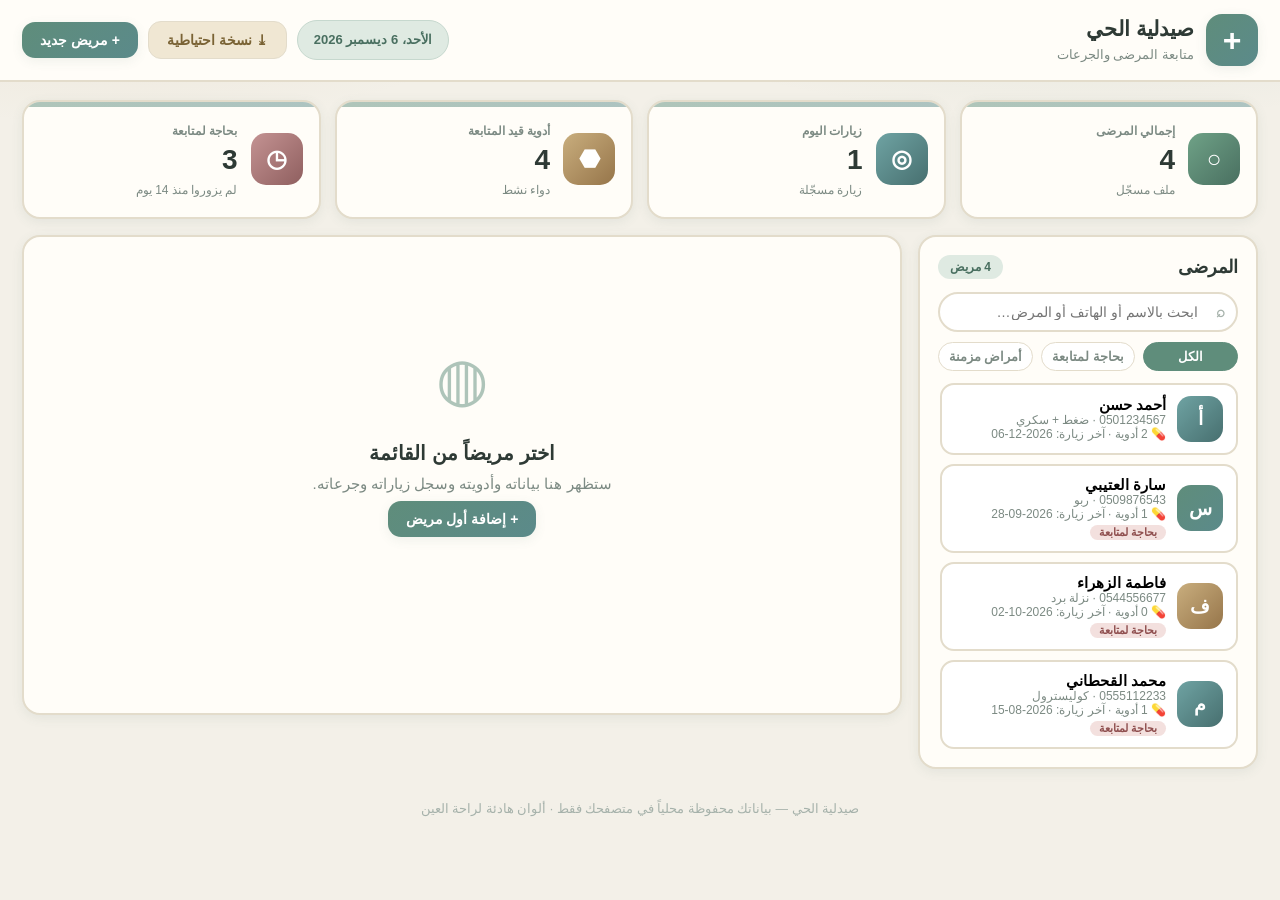
==== index.html @ f7c66126 "صيدلية الحي - متابعة المرضى" ====
<!DOCTYPE html>
<html lang="ar" dir="rtl">
<head>
<meta charset="UTF-8">
<meta name="viewport" content="width=device-width, initial-scale=1.0">
<title>صيدلية الحي — متابعة المرضى</title>
<meta name="description" content="تطبيق بسيط لمتابعة مرضى صيدلية الحي وحالاتهم وجرعاتهم">
<link rel="stylesheet" href="styles.css">
<link rel="icon" href="data:image/svg+xml,<svg xmlns='http://www.w3.org/2000/svg' viewBox='0 0 100 100'><rect width='100' height='100' rx='24' fill='%235F8D7B'/><text x='50' y='70' font-size='52' text-anchor='middle' fill='white' font-family='Arial' font-weight='bold'>+</text></svg>">
</head>
<body>

<header class="topbar">
  <div class="brand">
    <div class="brand-mark">+</div>
    <div>
      <h1>صيدلية الحي</h1>
      <p>متابعة المرضى والجرعات</p>
    </div>
  </div>
  <div class="topbar-left">
    <span class="date-pill" id="today-label"></span>
    <button class="btn btn-soft" id="btn-export" title="نسخة احتياطية">⤓ نسخة احتياطية</button>
    <button class="btn btn-primary" id="btn-add-patient">+ مريض جديد</button>
  </div>
</header>

<section class="stats">
  <div class="stat">
    <div class="stat-ic green">○</div>
    <div><small>إجمالي المرضى</small><strong id="st-total">0</strong><span>ملف مسجّل</span></div>
  </div>
  <div class="stat">
    <div class="stat-ic teal">◎</div>
    <div><small>زيارات اليوم</small><strong id="st-today">0</strong><span>زيارة مسجّلة</span></div>
  </div>
  <div class="stat">
    <div class="stat-ic sand">⬣</div>
    <div><small>أدوية قيد المتابعة</small><strong id="st-meds">0</strong><span>دواء نشط</span></div>
  </div>
  <div class="stat">
    <div class="stat-ic rose">◷</div>
    <div><small>بحاجة لمتابعة</small><strong id="st-need">0</strong><span>لم يزوروا منذ 14 يوم</span></div>
  </div>
</section>

<main class="layout">
  <!-- قائمة المرضى -->
  <aside class="panel patients-panel">
    <div class="panel-head">
      <h2>المرضى</h2>
      <span class="count" id="patients-count"></span>
    </div>
    <div class="search-box">
      <span>⌕</span>
      <input id="search" type="search" placeholder="ابحث بالاسم أو الهاتف أو المرض…" autocomplete="off">
    </div>
    <div class="filter-row">
      <button class="chip active" data-filter="all">الكل</button>
      <button class="chip" data-filter="need">بحاجة لمتابعة</button>
      <button class="chip" data-filter="chronic">أمراض مزمنة</button>
    </div>
    <div id="patient-list" class="patient-list"></div>
  </aside>

  <!-- تفاصيل المريض -->
  <section class="panel detail-panel" id="detail">
    <div class="empty" id="empty-state">
      <div class="empty-ic">◍</div>
      <h3>اختر مريضاً من القائمة</h3>
      <p>ستظهر هنا بياناته وأدويته وسجل زياراته وجرعاته.</p>
      <button class="btn btn-primary" id="btn-add-first">+ إضافة أول مريض</button>
    </div>
    <div id="patient-detail" hidden></div>
  </section>
</main>

<footer class="foot">صيدلية الحي — بياناتك محفوظة محلياً في متصفحك فقط · ألوان هادئة لراحة العين</footer>

<div id="modal-root"></div>
<div id="toast-root"></div>

<script src="app.js"></script>
</body>
</html>
---- styles.css ----
/* صيدلية الحي — ثيم هادئ: بيج دافئ + أخضر مريمي + تيل ناعم */
:root{
  --bg:#F3F0E8;
  --bg2:#EAE4D6;
  --card:#FFFDF8;
  --line:#E3DCCB;
  --ink:#2E3A35;
  --muted:#7C8A83;
  --faint:#A6B2AB;
  --green:#5F8D7B;
  --green-dark:#496F60;
  --green-soft:#DFEAE2;
  --teal:#5B8A8A;
  --teal-soft:#D8E7E5;
  --sand:#B99B6B;
  --sand-soft:#F0E7D3;
  --rose:#B97B7B;
  --rose-soft:#F3E0DE;
  --radius:18px;
  --radius-sm:12px;
  --shadow:0 10px 30px rgba(73,111,96,.10), 0 2px 6px rgba(73,111,96,.07);
  --shadow-sm:0 3px 12px rgba(73,111,96,.09);
  --font:"Segoe UI",Tahoma,Arial,sans-serif;
}
*{box-sizing:border-box}
html,body{height:100%}
body{
  margin:0;font-family:var(--font);color:var(--ink);font-size:15px;line-height:1.7;
  background:
    radial-gradient(900px 300px at 85% -60px, rgba(95,141,123,.14), transparent 60%),
    radial-gradient(700px 280px at 10% -40px, rgba(185,155,107,.14), transparent 60%),
    var(--bg);
}
h1,h2,h3,h4{margin:0;line-height:1.4}
p{margin:.3em 0}
button{font-family:inherit}

/* الشريط العلوي */
.topbar{
  display:flex;align-items:center;gap:14px;flex-wrap:wrap;
  padding:14px 22px;background:var(--card);border-bottom:2px solid var(--line);
  position:sticky;top:0;z-index:20;
}
.brand{display:flex;gap:12px;align-items:center}
.brand-mark{
  width:52px;height:52px;border-radius:16px;flex:none;
  background:linear-gradient(135deg,var(--green),var(--teal));
  color:#fff;font-size:32px;font-weight:900;
  display:flex;align-items:center;justify-content:center;
  box-shadow:var(--shadow-sm);
}
.brand h1{font-size:21px;font-weight:900}
.brand p{margin:0;color:var(--muted);font-size:13px}
.topbar-left{margin-inline-start:auto;display:flex;gap:10px;align-items:center;flex-wrap:wrap}
.date-pill{
  background:var(--green-soft);color:var(--green-dark);
  font-weight:800;font-size:13px;border-radius:24px;padding:8px 16px;
  border:1.5px solid #C6D8CE;
}

/* الأزرار */
.btn{
  border:none;border-radius:13px;padding:10px 18px;font-weight:800;font-size:14px;
  cursor:pointer;display:inline-flex;align-items:center;gap:7px;justify-content:center;
  transition:filter .15s, transform .07s;text-decoration:none;
}
.btn:active{transform:translateY(1px)}
.btn-primary{background:linear-gradient(135deg,var(--green),var(--teal));color:#fff;box-shadow:var(--shadow-sm)}
.btn-primary:hover{filter:brightness(1.07)}
.btn-soft{background:var(--sand-soft);color:#7A6335;border:1.5px solid var(--line)}
.btn-soft:hover{border-color:var(--sand)}
.btn-ghost{background:#fff;border:2px solid var(--line);color:var(--ink)}
.btn-ghost:hover{border-color:var(--teal)}
.btn-danger{background:var(--rose-soft);color:#8F4F4F;border:1.5px solid #E3C4C1}
.btn-danger:hover{background:#EFD3D1}
.btn-sm{padding:6px 12px;font-size:12.5px;border-radius:10px}

/* الإحصائيات */
.stats{
  display:grid;grid-template-columns:repeat(4,1fr);gap:14px;
  padding:18px 22px 0;max-width:1280px;margin:0 auto;
}
.stat{
  background:var(--card);border:2px solid var(--line);border-radius:var(--radius);
  padding:15px 16px;box-shadow:var(--shadow-sm);display:flex;gap:13px;align-items:center;
  position:relative;overflow:hidden;
}
.stat::after{content:"";position:absolute;top:0;right:0;left:0;height:5px;background:linear-gradient(90deg,var(--green),var(--teal));opacity:.5}
.stat small{color:var(--muted);font-weight:800;font-size:11.5px}
.stat strong{font-size:28px;display:block;line-height:1.2}
.stat span{font-size:12px;color:var(--muted)}
.stat-ic{width:52px;height:52px;border-radius:15px;flex:none;font-size:24px;font-weight:900;color:#fff;display:flex;align-items:center;justify-content:center}
.stat-ic.green{background:linear-gradient(135deg,#6FA287,#496F60)}
.stat-ic.teal{background:linear-gradient(135deg,#6FA3A3,#476F6F)}
.stat-ic.sand{background:linear-gradient(135deg,#C9AE7E,#96754A)}
.stat-ic.rose{background:linear-gradient(135deg,#C49393,#8F5F5F)}

/* التخطيط */
.layout{
  display:grid;grid-template-columns:340px 1fr;gap:16px;
  padding:16px 22px 30px;max-width:1280px;margin:0 auto;align-items:start;
}
.panel{background:var(--card);border:2px solid var(--line);border-radius:var(--radius);box-shadow:var(--shadow-sm)}
.patients-panel{padding:18px;position:sticky;top:96px;max-height:calc(100vh - 130px);display:flex;flex-direction:column}
.detail-panel{padding:22px;min-height:480px}
.panel-head{display:flex;align-items:center;gap:10px;margin-bottom:12px}
.panel-head h2{font-size:18px;font-weight:900;flex:1}
.count{background:var(--green-soft);color:var(--green-dark);font-weight:900;font-size:12px;border-radius:16px;padding:2px 12px}
.search-box{position:relative;margin-bottom:10px}
.search-box span{position:absolute;right:13px;top:50%;transform:translateY(-50%);color:var(--faint);font-weight:900}
.search-box input{
  width:100%;padding:10px 38px 10px 12px;border:2px solid var(--line);border-radius:26px;
  background:#fff;font-family:inherit;font-size:14px;color:var(--ink);outline:none;
}
.search-box input:focus{border-color:var(--green)}
.filter-row{display:flex;gap:8px;margin-bottom:12px}
.chip{
  flex:1;border:1.5px solid var(--line);background:#fff;border-radius:20px;padding:6px 4px;
  font-size:12.5px;font-weight:800;color:var(--muted);cursor:pointer;
}
.chip.active{background:var(--green);border-color:var(--green);color:#fff}

.patient-list{display:flex;flex-direction:column;gap:9px;overflow:auto;padding-inline-end:2px}
.p-card{
  border:2px solid var(--line);border-radius:14px;padding:11px 13px;background:#fff;
  cursor:pointer;text-align:right;width:100%;transition:border .15s, box-shadow .15s;
  display:flex;gap:11px;align-items:center;
}
.p-card:hover{border-color:var(--green);box-shadow:var(--shadow-sm)}
.p-card.selected{border-color:var(--green);background:#F2F7F4;box-shadow:var(--shadow-sm)}
.avatar{
  width:46px;height:46px;border-radius:14px;flex:none;color:#fff;font-weight:900;font-size:19px;
  display:flex;align-items:center;justify-content:center;
  background:linear-gradient(135deg,var(--green),var(--teal));
}
.p-card:nth-child(3n) .avatar{background:linear-gradient(135deg,#C9AE7E,#96754A)}
.p-card:nth-child(3n+1) .avatar{background:linear-gradient(135deg,#6FA3A3,#476F6F)}
.p-card strong{font-size:14.5px;display:block}
.p-card small{color:var(--muted);font-size:12px;display:block}
.need-dot{background:var(--rose-soft);color:#8F4F4F;font-size:11px;font-weight:900;border-radius:12px;padding:1px 9px;margin-top:4px;display:inline-block}

/* التفاصيل */
.empty{text-align:center;padding:70px 20px;color:var(--muted)}
.empty-ic{font-size:60px;color:var(--green);opacity:.5;margin-bottom:8px}
.empty h3{color:var(--ink);font-size:20px}
.p-head{display:flex;gap:14px;align-items:center;flex-wrap:wrap;margin-bottom:16px}
.p-head .avatar{width:62px;height:62px;font-size:26px;border-radius:18px}
.p-head h2{font-size:22px;font-weight:900}
.p-head .sub{color:var(--muted);font-size:13px}
.p-head .actions{margin-inline-start:auto;display:flex;gap:8px;flex-wrap:wrap}
.info-grid{display:grid;grid-template-columns:repeat(4,1fr);gap:10px;margin-bottom:16px}
.info{background:#F7F4EC;border:1.5px solid var(--line);border-radius:13px;padding:9px 13px}
.info small{display:block;color:var(--green-dark);font-size:11px;font-weight:900}
.info strong{font-size:13.5px}
.section{border-top:2px dashed var(--line);padding-top:14px;margin-top:14px}
.section-head{display:flex;align-items:center;gap:10px;margin-bottom:10px;flex-wrap:wrap}
.section-head h3{font-size:16px;font-weight:900;flex:1}
.med{
  border:2px solid var(--line);border-radius:14px;padding:12px 14px;margin-bottom:10px;background:#fff;
}
.med-top{display:flex;gap:10px;align-items:center;flex-wrap:wrap}
.med-top strong{font-size:15px}
.dose-pill{background:var(--teal-soft);color:#3E6565;font-weight:900;font-size:12px;border-radius:14px;padding:2px 12px}
.status-pill{font-size:11.5px;font-weight:900;border-radius:14px;padding:2px 12px}
.status-pill.on{background:var(--green-soft);color:var(--green-dark)}
.status-pill.off{background:#EEE;color:var(--muted)}
.med small{color:var(--muted)}
.med-actions{display:flex;gap:7px;margin-top:9px;flex-wrap:wrap}
.progress{height:8px;background:#EEE9DA;border-radius:8px;overflow:hidden;margin-top:8px}
.progress i{display:block;height:100%;background:linear-gradient(90deg,var(--green),var(--teal));border-radius:8px;transition:width .3s}
.visit{
  border:2px solid var(--line);border-inline-start:6px solid var(--green);
  border-radius:13px;padding:10px 14px;margin-bottom:9px;background:#fff;
}
.visit.bad{border-inline-start-color:var(--rose)}
.visit.mid{border-inline-start-color:var(--sand)}
.visit-top{display:flex;gap:9px;align-items:center;flex-wrap:wrap}
.visit-top strong{font-size:14px}
.visit-date{background:#F1EDE1;border-radius:12px;padding:1px 11px;font-size:12px;font-weight:800;color:#6B6046}
.tag{font-size:11.5px;font-weight:900;border-radius:12px;padding:2px 11px}
.tag.good{background:var(--green-soft);color:var(--green-dark)}
.tag.mid{background:var(--sand-soft);color:#7A6335}
.tag.bad{background:var(--rose-soft);color:#8F4F4F}
.visit p{font-size:13.5px;color:#4A5751;margin:6px 0 0}
.no-data{text-align:center;color:var(--faint);padding:18px;border:2px dashed var(--line);border-radius:13px;font-size:13.5px}

/* النوافذ */
#modal-root:empty{display:none}
.modal-back{
  position:fixed;inset:0;background:rgba(46,58,53,.45);z-index:100;
  display:flex;align-items:flex-start;justify-content:center;padding:26px 14px;overflow:auto;
  backdrop-filter:blur(3px);
}
.modal{
  background:var(--card);border:2px solid var(--line);border-radius:20px;
  width:100%;max-width:560px;padding:24px;box-shadow:var(--shadow);
  border-top:7px solid var(--green);
  animation:pop .18s ease;
}
.modal.lg{max-width:680px}
@keyframes pop{from{transform:translateY(12px);opacity:0}to{transform:none;opacity:1}}
.modal h3{font-size:19px;font-weight:900}
.modal .sub{color:var(--muted);font-size:13px;margin-bottom:14px}
.modal label{display:flex;flex-direction:column;gap:6px;font-weight:800;font-size:13px;margin-bottom:10px}
.modal input,.modal select,.modal textarea{
  font-family:inherit;font-size:14px;color:var(--ink);background:#fff;
  border:2px solid var(--line);border-radius:11px;padding:9px 12px;width:100%;outline:none;
}
.modal input:focus,.modal select:focus,.modal textarea:focus{border-color:var(--green)}
.modal textarea{min-height:70px;resize:vertical}
.grid2{display:grid;grid-template-columns:1fr 1fr;gap:10px}
.modal-foot{display:flex;gap:10px;justify-content:flex-start;margin-top:16px;flex-wrap:wrap}
.field-err{color:#A05050;font-size:12px;font-weight:700}

/* التنبيهات */
#toast-root{position:fixed;bottom:18px;right:18px;display:flex;flex-direction:column;gap:9px;z-index:200}
.toast{
  background:var(--card);border:2px solid var(--line);border-inline-start:7px solid var(--green);
  border-radius:13px;padding:11px 16px;box-shadow:var(--shadow);font-size:14px;font-weight:700;
  animation:pop .2s ease;max-width:min(360px,90vw);
}
.toast.err{border-inline-start-color:var(--rose)}
.toast.warn{border-inline-start-color:var(--sand)}

.foot{text-align:center;color:var(--faint);font-size:12.5px;padding:0 20px 26px}

/* استجابة */
@media(max-width:960px){
  .layout{grid-template-columns:1fr}
  .patients-panel{position:static;max-height:none}
  .stats{grid-template-columns:1fr 1fr}
  .info-grid{grid-template-columns:1fr 1fr}
}
@media(max-width:560px){
  .stats{grid-template-columns:1fr 1fr;padding:12px 12px 0}
  .layout{padding:12px 12px 24px}
  .grid2{grid-template-columns:1fr}
  .stat strong{font-size:22px}
  .topbar{padding:10px 12px}
}
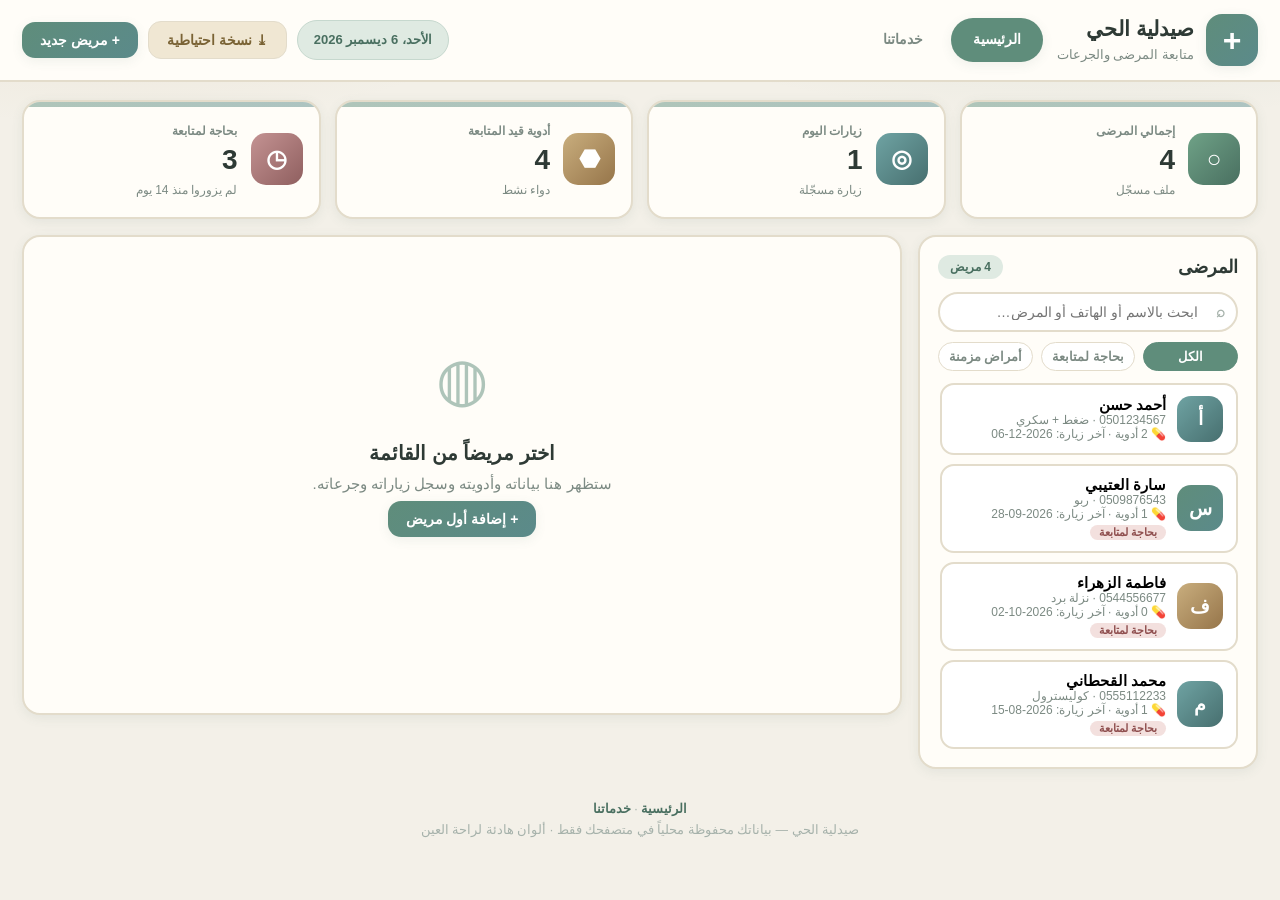
==== commit 39acc5e7: "إضافة صفحة" ====
--- a/index.html
+++ b/index.html
@@ -18,6 +18,10 @@
       <p>متابعة المرضى والجرعات</p>
     </div>
   </div>
+  <nav class="nav-links">
+    <a href="index.html" class="active">الرئيسية</a>
+    <a href="services.html">خدماتنا</a>
+  </nav>
   <div class="topbar-left">
     <span class="date-pill" id="today-label"></span>
     <button class="btn btn-soft" id="btn-export" title="نسخة احتياطية">⤓ نسخة احتياطية</button>
@@ -75,7 +79,7 @@
   </section>
 </main>
 
-<footer class="foot">صيدلية الحي — بياناتك محفوظة محلياً في متصفحك فقط · ألوان هادئة لراحة العين</footer>
+<footer class="foot"><a href="index.html">الرئيسية</a> · <a href="services.html">خدماتنا</a><br>صيدلية الحي — بياناتك محفوظة محلياً في متصفحك فقط · ألوان هادئة لراحة العين</footer>
 
 <div id="modal-root"></div>
 <div id="toast-root"></div>
--- a/styles.css
+++ b/styles.css
@@ -223,6 +223,58 @@
 .toast.warn{border-inline-start-color:var(--sand)}
 
 .foot{text-align:center;color:var(--faint);font-size:12.5px;padding:0 20px 26px}
+.foot a{color:var(--green-dark);font-weight:800;text-decoration:none}
+.foot a:hover{text-decoration:underline}
+
+/* ---------- روابط التنقل العلوية ---------- */
+.nav-links{display:flex;gap:6px;align-items:center}
+.nav-links a{
+  padding:8px 20px;border-radius:22px;font-weight:800;font-size:14px;
+  color:var(--muted);text-decoration:none;border:2px solid transparent;
+}
+.nav-links a:hover{border-color:var(--line);color:var(--ink)}
+.nav-links a.active{background:var(--green);color:#fff;box-shadow:var(--shadow-sm)}
+
+/* ---------- صفحة خدماتنا ---------- */
+.services-wrap{max-width:1280px;margin:0 auto;padding:18px 22px 30px;display:flex;flex-direction:column;gap:16px}
+.hero{padding:22px;text-align:center;margin:0}
+.hero h2{font-size:24px;font-weight:900}
+.hero p{color:var(--muted);max-width:640px;margin:6px auto 0}
+.remind-strip{display:flex;gap:13px;align-items:center;padding:15px 18px;margin:0;flex-wrap:wrap}
+.services-grid{display:grid;grid-template-columns:repeat(3,1fr);gap:14px}
+.service-card{padding:20px;margin:0;text-align:center;display:flex;flex-direction:column;gap:8px;align-items:center}
+.service-card h3{font-size:16px;font-weight:900}
+.service-card p{color:var(--muted);font-size:13.5px;margin:0 0 4px}
+.service-ic{
+  width:58px;height:58px;border-radius:18px;font-size:28px;
+  background:linear-gradient(135deg,var(--green-soft),var(--teal-soft));
+  display:flex;align-items:center;justify-content:center;
+}
+.service-card details{width:100%;background:#F7F4EC;border:1.5px solid var(--line);border-radius:12px;padding:9px 13px;text-align:right}
+.service-card summary{cursor:pointer;font-weight:900;color:var(--green-dark);font-size:14px}
+.inline-form{display:flex;flex-direction:column;gap:9px;margin-top:10px}
+.inline-form label{display:flex;flex-direction:column;gap:6px;font-weight:800;font-size:13px;text-align:right}
+.inline-form input,.inline-form select,.inline-form textarea{
+  font-family:inherit;font-size:14px;color:var(--ink);background:#fff;
+  border:2px solid var(--line);border-radius:11px;padding:9px 12px;width:100%;outline:none;
+}
+.inline-form input:focus,.inline-form select:focus,.inline-form textarea:focus{border-color:var(--green)}
+.inline-form textarea{min-height:70px;resize:vertical}
+.feedback{padding:24px;margin:0}
+.feedback h2{font-size:20px;font-weight:900}
+.fb-summary{margin:6px 0 10px;font-size:14.5px}
+.stars{display:flex;gap:4px;margin-bottom:12px}
+.stars button{font-size:30px;background:none;border:none;cursor:pointer;color:#D8CFAE;padding:0 2px;line-height:1}
+.stars button.lit{color:#D9A441}
+.fb-list{display:flex;flex-direction:column;gap:9px;margin-top:14px}
+.fb-item{border:2px solid var(--line);border-radius:13px;padding:10px 14px;background:#fff}
+.fb-top{display:flex;gap:9px;align-items:center;flex-wrap:wrap}
+.fb-top strong{flex:1}
+.fb-item p{font-size:13.5px;color:#4A5751;margin:6px 0 0}
+.mini-btn{border:2px solid var(--line);background:var(--card);border-radius:9px;padding:6px 11px;font-size:12.5px;font-weight:800;cursor:pointer;color:var(--ink)}
+.mini-btn:hover{border-color:var(--teal)}
+.mini-btn.danger{color:#8F4F4F}
+.mini-btn.danger:hover{border-color:var(--rose)}
 
 /* استجابة */
 @media(max-width:960px){
@@ -230,6 +282,8 @@
   .patients-panel{position:static;max-height:none}
   .stats{grid-template-columns:1fr 1fr}
   .info-grid{grid-template-columns:1fr 1fr}
+  .services-grid{grid-template-columns:1fr}
+  .services-wrap{padding:12px 12px 24px}
 }
 @media(max-width:560px){
   .stats{grid-template-columns:1fr 1fr;padding:12px 12px 0}
